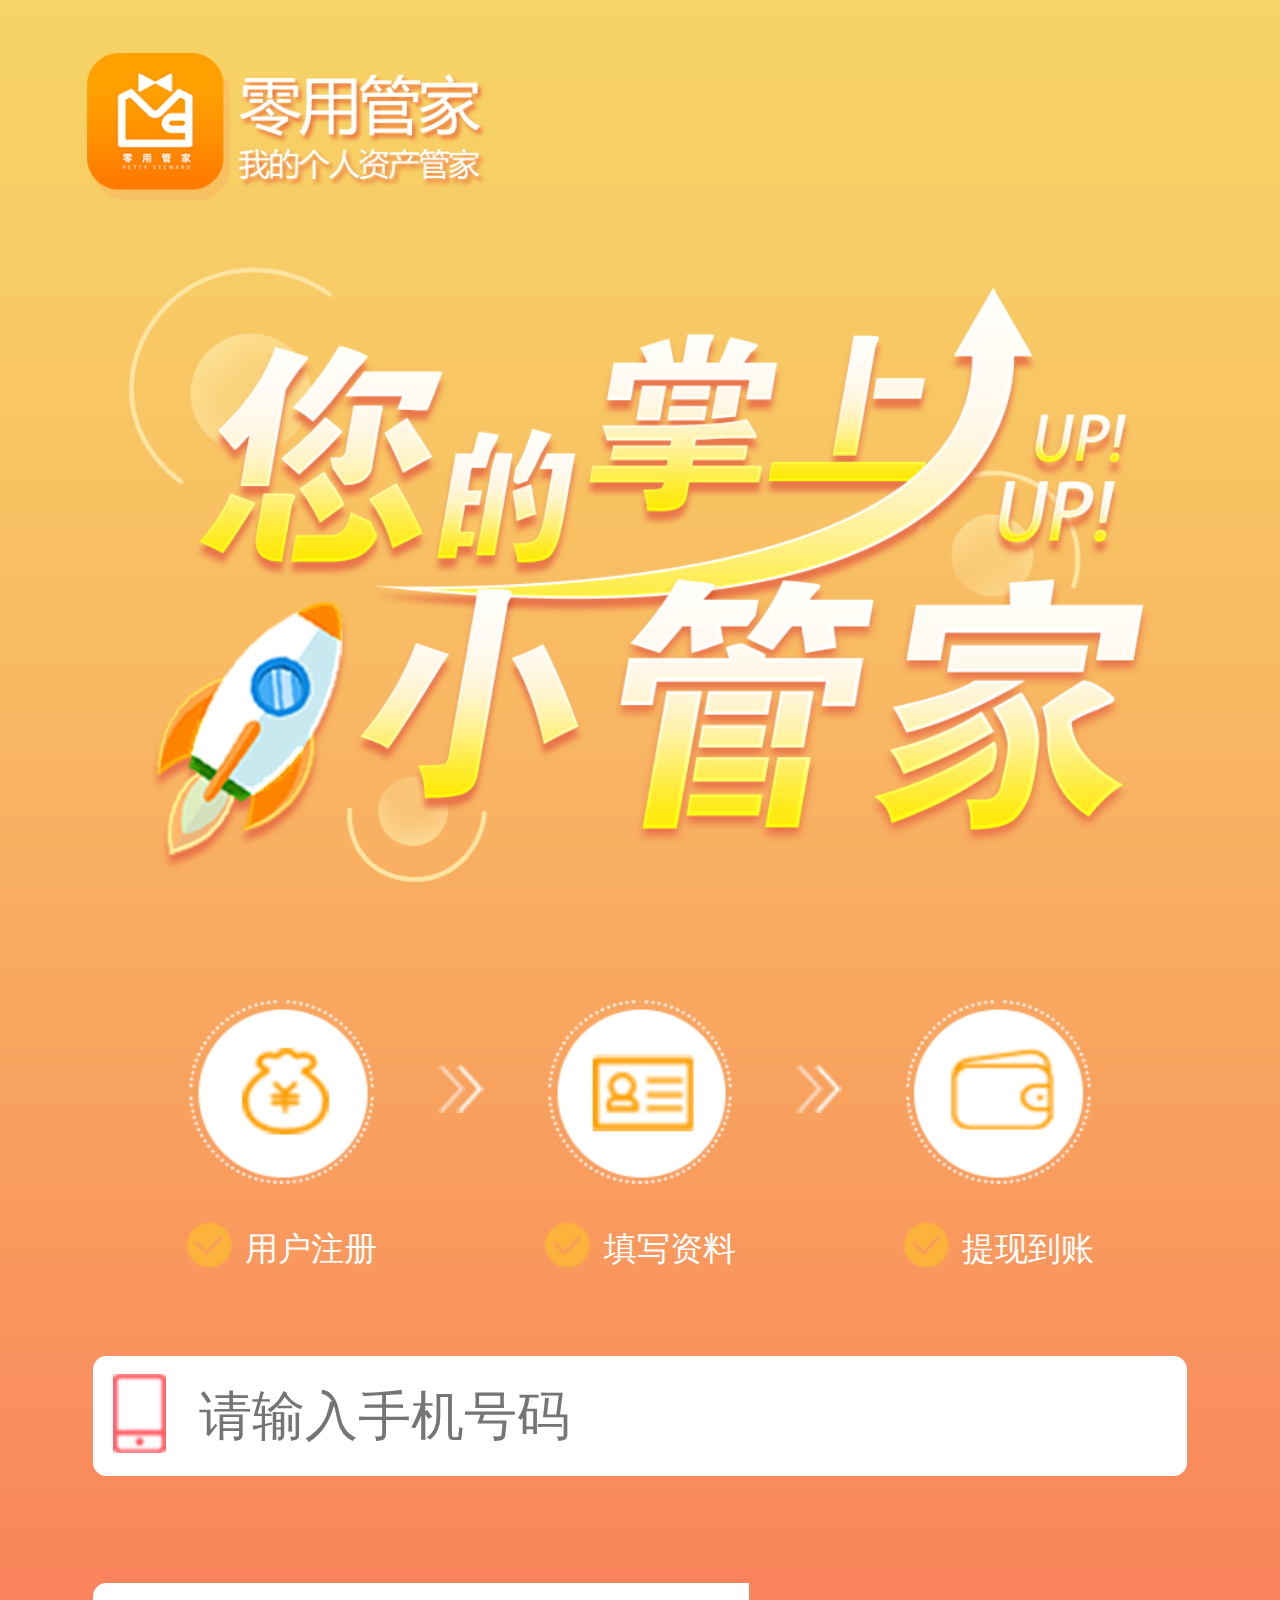
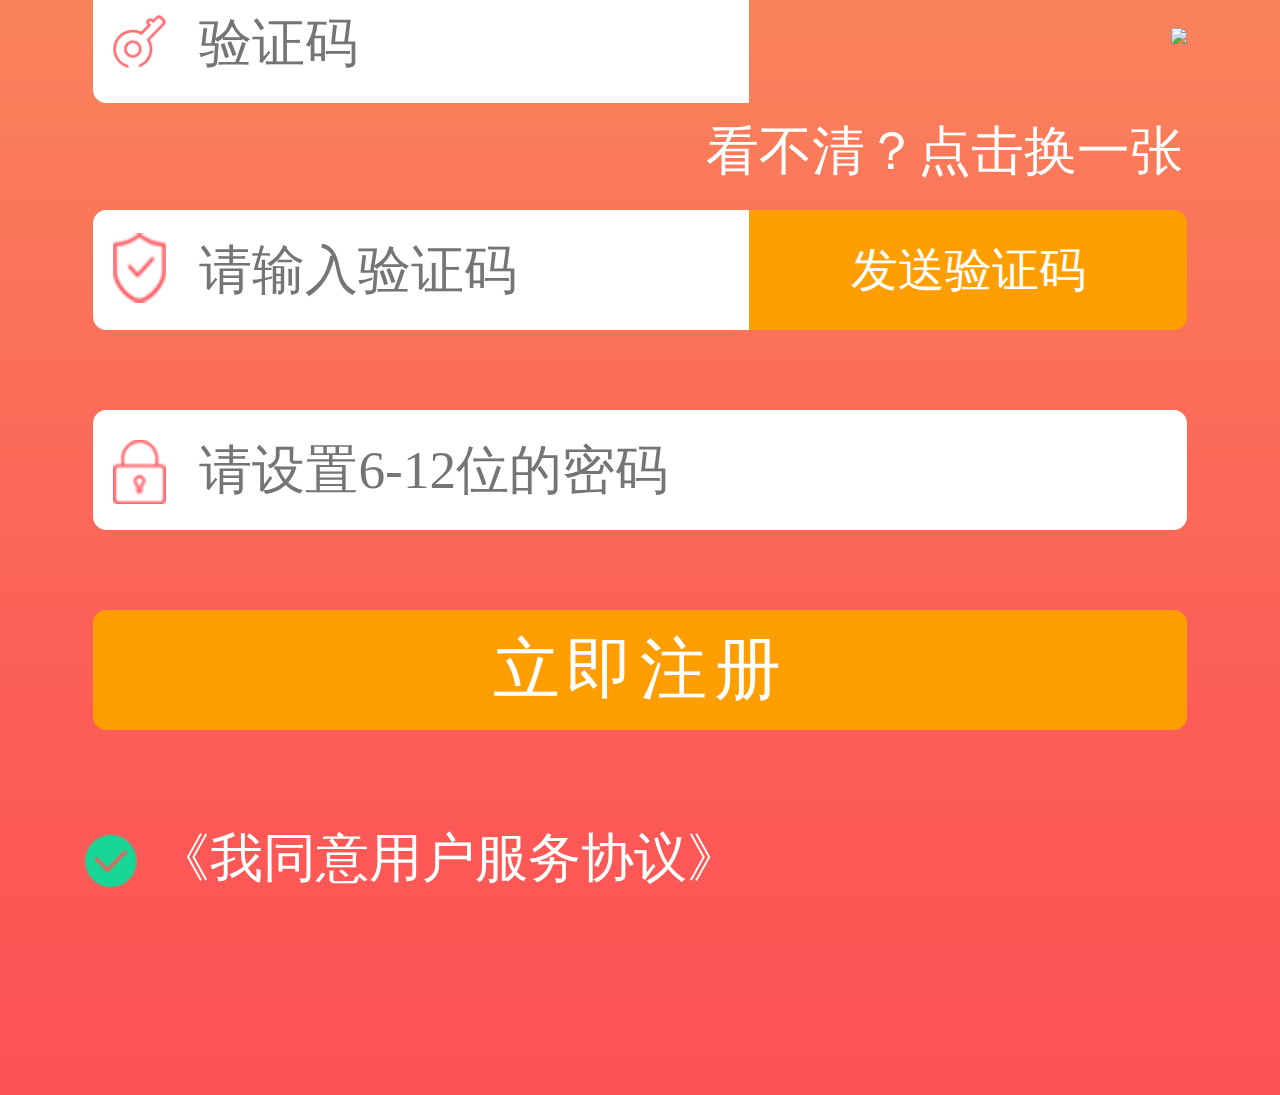
==== index.html @ 33fc238e "零用管家注册，在微信打开打开时，提示去浏览器打开" ====
<!DOCTYPE html>
<html>
	<head>
		<meta charset="utf-8" />
		<meta name="viewport" content="width=device-width,initial-scale=1,minimum-scale=1,maximum-scale=1,user-scalable=no" />
		 <meta itemprop="name" content="零用管家是一个专业的现金贷导流平台"/>
		 <meta name="description" itemprop="description" content="零用管家，申请简单，快速到账。您的信用可以换钱，快来试试吧"/>
		<title>零用管家</title>
		<link rel="shortcut icon" type="img/x-icon" href="img/fav.ico"/>
		<link rel="stylesheet" href="css/basic.css" />
		<link rel="stylesheet" href="css/style.css" />
		<style>
			 a {
                text-decoration: none;
            }
			 .weixin-tip {
                display: none;
                position: fixed;
                left: 0;
                top: 0;
                bottom: 0;
                background: rgba(0, 0, 0, 0.8);
                filter: alpha(opacity=80);
                height: 100%;
                width: 100%;
                z-index: 100;
            }
            
            .weixin-tip p {
                text-align: center;
                margin-top: 10%;
                padding: 0 5%;
            }
             .weixin-tip  img{
                max-width: 100%;
                height: auto;
            }
		</style>
	</head>
	<body>
		<div id="wrap">
			<h1 class="logo">
				<img src="img/logo.png"/>
			</h1>
			<div class="content">
				<div class="banner">
					<img src="img/banner.png"/>
				</div>
				<!--注册步骤 start-->
				<div class="step">
					<ul class="clearfix">
						<li class="regisiter">
							<div class="aa"><img src="img/regisiter.png"/></div>
							<div>
								<img src="img/corect.png" class="corect" style="width:15%;vertical-align: middle;"/><span class="user_regit">用户注册</span>
							</div>
						</li>
						<li class="arrow">
							<img src="img/arrow.png"/>
						</li>
						<li class="corect">
							<div class="aa"><img src="img/data.png"/></div>
							<div>
								<img src="img/corect.png" class="corect" style="width:15%;vertical-align: middle;"/><span class="user_regit">填写资料</span>
							</div>
						</li>
						<li class="arrow">
							<img src="img/arrow.png"/>
						</li>
						<li class="withDraw">
							<div class="aa"><img src="img/withDraw.png"/></div>
							<div>
								<img src="img/corect.png" class="corect" style="width:15%;vertical-align: middle;"/><span class="user_regit">提现到账</span>
							</div>
						</li>
					</ul>
				</div>
				<!--注册步骤 end-->
				<!--信息填写-->
				<div class="login">
					<!--提示错误信息-->
					<p id="cont"></p>
					<div class="input_tel">
						<img src="img/tel.png" class="tel"/>
						<input type="text" placeholder="请输入手机号码" id="user_tel"/>
					</div>
					<div class="input_identify">
					    <img src="img/identify1.png" class="identify"/>
						<input type="text" placeholder="验证码" class="code" id="inputCode"/>
						<div class="numCode" id="checkCode"><img id="imgCap" onclick="createCode()"/></div>
					</div>
					<input type="hidden" name="" id="hide" value="" />
					<span class="changeCode" onclick="createCode()">看不清？点击换一张</span>
					<div class="input_identify">
					    <img src="img/identify.png" class="identify identify1"/>
						<input type="text" placeholder="请输入验证码" class="code" id="code" />
						<input type="button" name="" role="button" id="sendcode" value="发送验证码" />
					</div>
					<div class="input_password">
					    <img src="img/password.png" class="pwd"/>
						<input type="password" placeholder="请设置6-12位的密码" id="pwd"/>
					</div>
					<div class="regt">
						<input type="button" value="立即注册" id="btn"/>
					</div>
					<div class="deal">
						<p><img src="img/agree.png" alt=""  class="" /><span class="agreeDeal">《我同意用户服务协议》</span></p>
					</div>
				</div>
			</div>
		</div>
		<div class="weixin-tip">
            <p>
                <img src="img/live_weixin.png" alt="微信打开">
            </p>
        </div>
		<script src="js/basce.js"></script>
		<script src="js/jquery.min.js"></script>
		<script src="js/md5.js"></script>
		<script src="js/index.js"></script>
	</body>
</html>
---- css/basic.css ----
@charset "utf-8";
/* CSS Document */

/**Part1：Reset***********/
														
body, div, dl, dt, dd, ul, ol, li, h1, h2, h3, h4, h5, h6, pre, code, form, fieldset, legend, input, button, textarea, p, blockquote, th, td, a, span, img 
																	{ margin:0; padding:0; word-break:break-all;}
fieldset, img														{ border:0;}
:focus																{ outline:none;}
address, caption, cite, code, dfn, strong, th, var, optgroup	    { font-style:normal; font-weight:normal;}
h1, h2, h3, h4, h5, h6												{ font-size:100%; font-weight:normal;}
input, button, textarea, select, optgroup, option					{ font-family:inherit; font-size:inherit; font-style:inherit; font-weight:inherit;}
abbr, acronym														{ border:0px; font-variant:normal;}
code, kbd, samp, tt													{ font-size:100%;}
input, button, textarea, select										{ *font-size:100%;border:0;}
ol, ul																{ list-style:none;}
li																	{ vertical-align:bottom;}
table																{ border-collapse:collapse; border-spacing:0; text-align:left;}
caption, th															{ text-align:left;}
sup, sub															{ font-size:100%; vertical-align:baseline;}
ins																	{ text-decoration:none;}
:link, :visited														{ text-decoration:none;}
blockquote, q														{ quotes:none;}
blockquote:before, blockquote:after, q:before, q:after				{ content:""; content:none;}
img																	{ border:0 none;} 
a,img																{ outline:none;}
mark,time                                     						{ background:none; display:inline; font-family:Tahoma,Geneva,sans-serif;}
.clearfix:after                               						{ clear:both; content:"."; display:block; height:0; visibility:hidden;}
.clearfix                                     						{ display:inline-block;}
* html .clearfix                              						{ height:1%;}
.clearfix                                     						{ display:block;}
a                                             						{ cursor:pointer; outline:none; text-decoration:none; /* transition:all 0.3s ease 0s; */}
a:hover                                       						{ text-decoration:none;}
a:focus                                       						{ outline:none; -moz-outline:none;}
.fl                                           						{ float:left;}
.fr                                           						{ float:right;}
.hc                                           						{ clear:both; font-size:0; height:0; line-height:0; overflow:hidden;}
.hide																{ display:none;}
i,em                                                                { font-style:normal;}
.w1130{ width:1130px; margin:0 auto;}
a{ -webkit-tap-highlight-color:rgba(255,0,0,0);}
---- css/style.css ----
body{
	box-sizing: border-box;
	margin:0;
	padding:0;
	width:100%;
	background:url(../img/bg1.png) no-repeat;
	background-size: 100% 100%;
	/*background-repeat-y: repeat;*/
}
#wrap{
	position: relative;
	width:100%;
	z-index: 1;
	height:100%;
}
.logo{
	width: 6rem;
    height: 2.5rem;
    position: absolute;
    left: 1.3rem;
    top: 0.8rem;
    z-index: 2;
}
.logo img{
	width:100%;
}
.content{
	width:100%;
	padding-top:4rem;
	
}
#cont{
	position: absolute;
    font-size: 0.8rem;
    top: -5%;
    left: 31%;
    z-index: 1000;
    display: none;
   	background:rgba(0,0,0,0.8);
   	padding:0.5rem;
   	color:#fff;
   	border-radius: 0.2rem;
}
.changeCode{
	color:#fff;
	font-size: 0.8rem;
	margin-top:-1rem;
	margin-right:0.5rem;
	float:right;
}
.banner{
	width:80%;
	margin:0 auto;
	height:10rem;
	/*background: url(../img/banner.png) no-repeat;
	background-size: cover;
	height:9rem;*/
}
.banner img{
	width:100%;
}
.step{
	width:80%;
	margin:1rem auto;
}
.step ul{
	text-align: center;
}
.step ul li{
	float:left;
	margin:0;
	padding:0;
}
.regisiter, .corect, .withDraw {
    width: 30%;
}
.regisiter img, .corect img, .withDraw img {
    width: 60%;
}
.user_regit {
    font-size: 0.5rem;
    color: #fff;
    margin-left: 0.2rem;
}
.step ul li.arrow {
    padding-top: 0.8rem;
    width: 5%;
}
.arrow img {
    width: 90%;
}
.login{
	width:90%;
	margin:1rem auto;
	margin-bottom: 3rem;
	position: relative;
	/*height:8rem;*/
	/*border:1px solid #ccc;*/
}
.input_tel, .input_identify, .input_password {
    width: 95%;
    margin: 1.2rem auto;
    position: relative;
    z-index: 2;
    overflow: hidden;
}
.input_tel .tel {
    position: absolute;
    width: 0.8rem;
    left: 0.3rem;
    top: 15%;
    z-index: 5;
}
.input_tel input, .input_password input, .input_identify input {
    width: 100%;
    font-size: 0.8rem;
    height: 1.8rem;
    text-indent: 2em;
    border-radius: .2rem;
}
.input_identify .identify {
    position: absolute;
    width: 0.8rem;
    left: 0.3rem;
    top: 35%;
    margin-top: -0.15rem;
    z-index: 5;
}
.input_identify .identify1{
	top: 28%;
}
.input_identify input.code {
    width: 60%;
    border-bottom-right-radius: 0;
    border-top-right-radius: 0;
    float: left;
    display: inline-block;
}
.input_identify #sendcode {
    text-indent: 0;
    width: 40%;
    display: inline-block;
    color: #fff;
    font-size: 0.7rem;
    height: 1.8rem;
    line-height: 1.8rem;
    text-align: center;
    background: rgb(255,158,0);
    -webkit-appearance: none;
    position: absolute;
    top: 0;
    border-bottom-right-radius: 0.2rem;
    border-top-right-radius: 0.2rem;
    border-bottom-left-radius: 0;
    border-top-left-radius: 0;
}
.input_identify{
	margin-top:1.6rem;
}
.numCode {
	float:left;
	width:40%;
	height:1.8rem;
    font-family: Arial;
    text-align: right;
    -webkit-appearance: none;
    }
.numCode img{
	width:90%;
	
}

.input_password .pwd {
    position: absolute;
    width: 0.8rem;
    left: 0.3rem;
    top: 18%;
    margin-top: 0.13rem;
    z-index: 5;
}
.regt {
    width: 95%;
    margin: 0 auto;
}
.regt input {
    color: #fff;
    width: 100%;
    font-size: 1rem;
    height: 1.8rem;
    line-height: 1.8rem;
    text-align: center;
    border-radius: .2rem;
    letter-spacing: 0.1rem;
    background: rgb(255,158,0);
    -webkit-appearance: none;
}
.deal {
	margin-top:1rem;
    width: 95%;
    padding-top: 0.3rem;
    padding-left: 0.3rem;
}
.deal p img {
    width: 0.8rem;
    height: 0.8rem;
    margin-right: 0.3rem;
    vertical-align: middle;
}
.agreeDeal {
    color: #fff;
    font-size: 0.8rem;
}
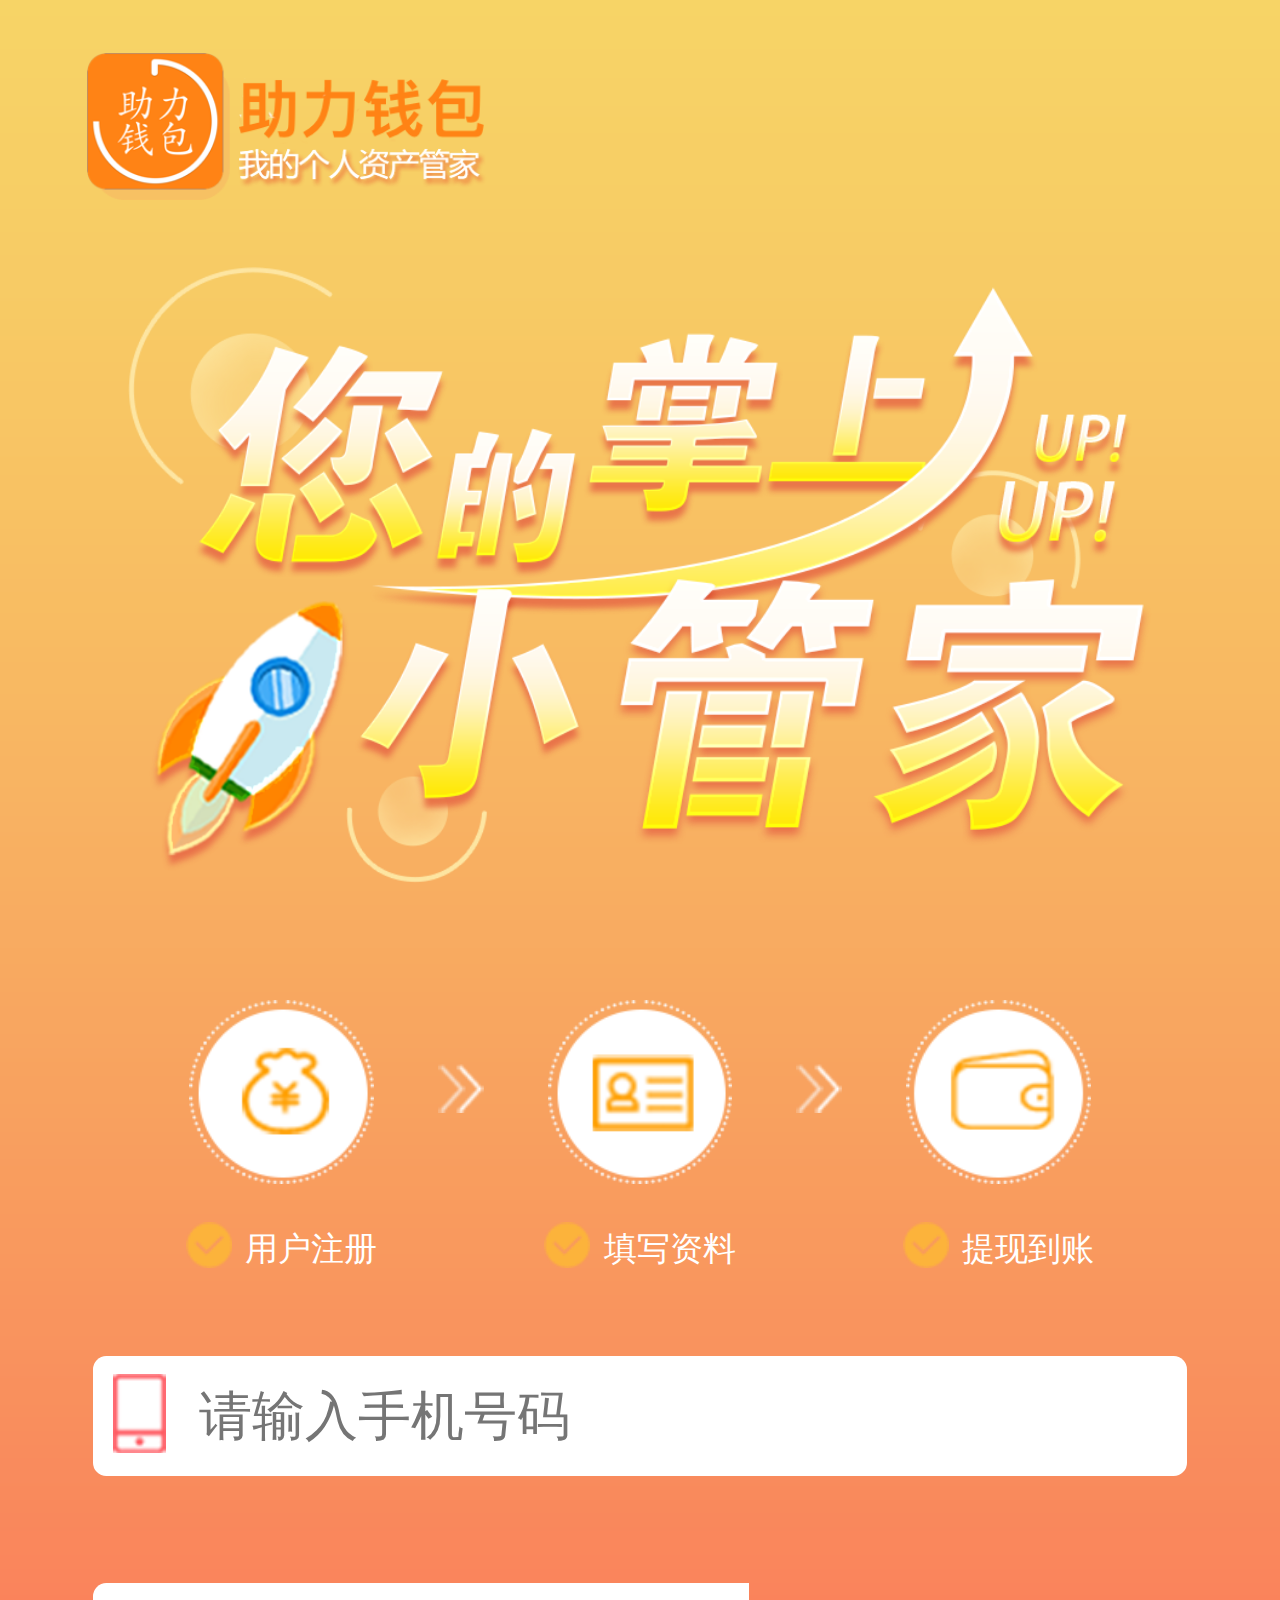
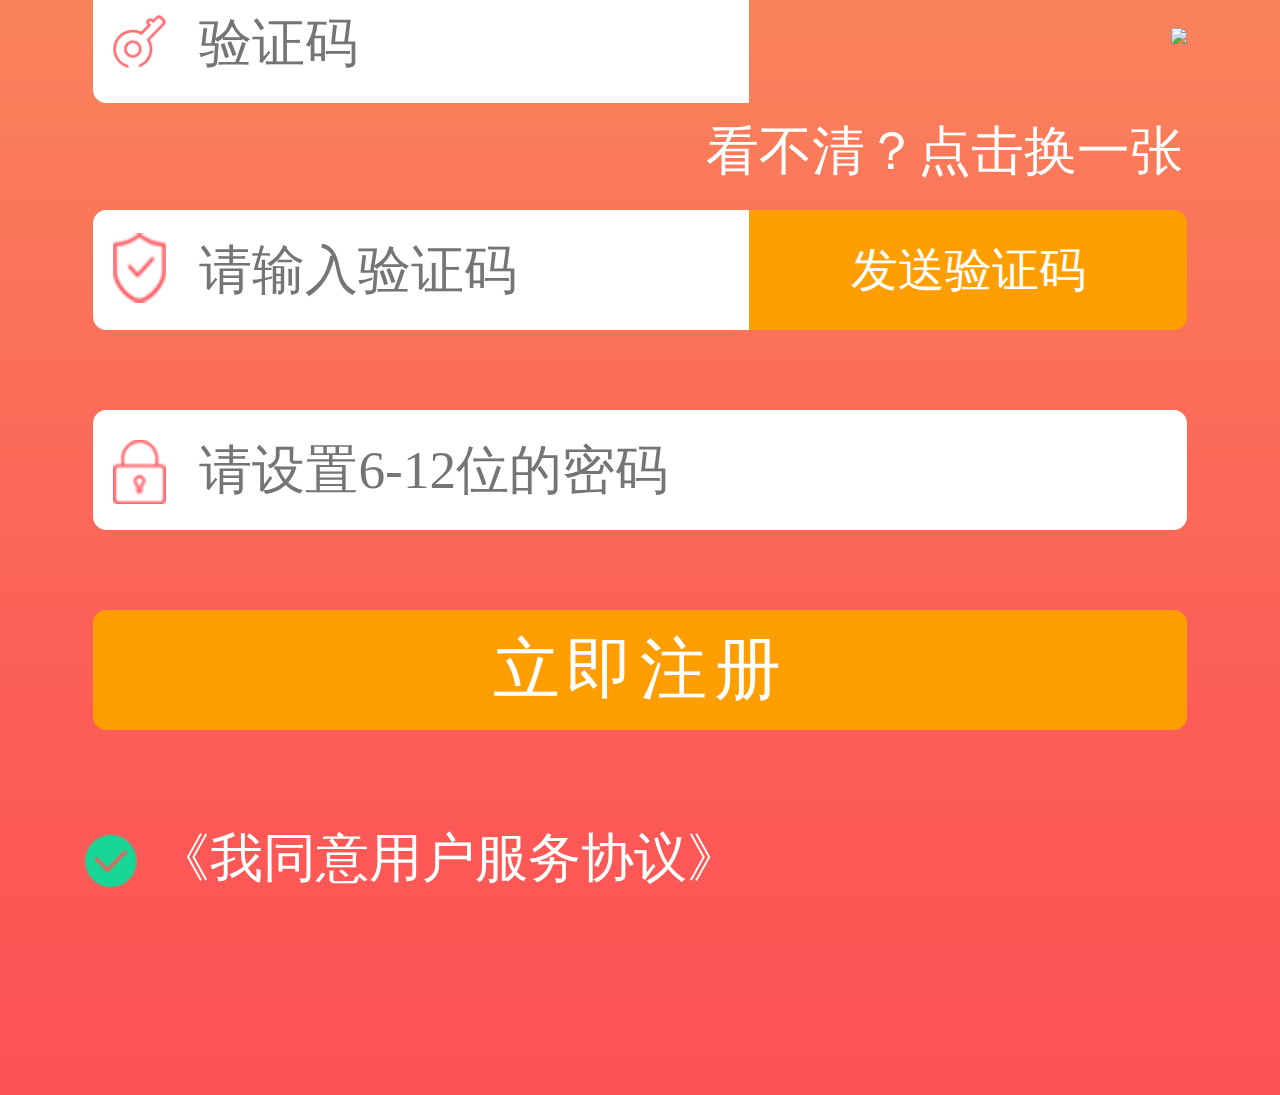
==== commit c3dca3f2: "feat("如果是新用户,注册之后跳转到导流页面，如果是老用户，点击发送验证码，就跳转到导流页面")" ====
--- a/index.html
+++ b/index.html
@@ -3,9 +3,9 @@
 	<head>
 		<meta charset="utf-8" />
 		<meta name="viewport" content="width=device-width,initial-scale=1,minimum-scale=1,maximum-scale=1,user-scalable=no" />
-		 <meta itemprop="name" content="零用管家是一个专业的现金贷导流平台"/>
-		 <meta name="description" itemprop="description" content="零用管家，申请简单，快速到账。您的信用可以换钱，快来试试吧"/>
-		<title>零用管家</title>
+		 <meta itemprop="name" content="助力钱包是一个专业的现金贷导流平台"/>
+		 <meta name="description" itemprop="description" content="助力钱包，申请简单，快速到账。您的信用可以换钱，快来试试吧"/>
+		<title>助力钱包</title>
 		<link rel="shortcut icon" type="img/x-icon" href="img/fav.ico"/>
 		<link rel="stylesheet" href="css/basic.css" />
 		<link rel="stylesheet" href="css/style.css" />
@@ -40,7 +40,7 @@
 	<body>
 		<div id="wrap">
 			<h1 class="logo">
-				<img src="img/logo.png"/>
+				<img src="img/zl-logo.png"/>
 			</h1>
 			<div class="content">
 				<div class="banner">
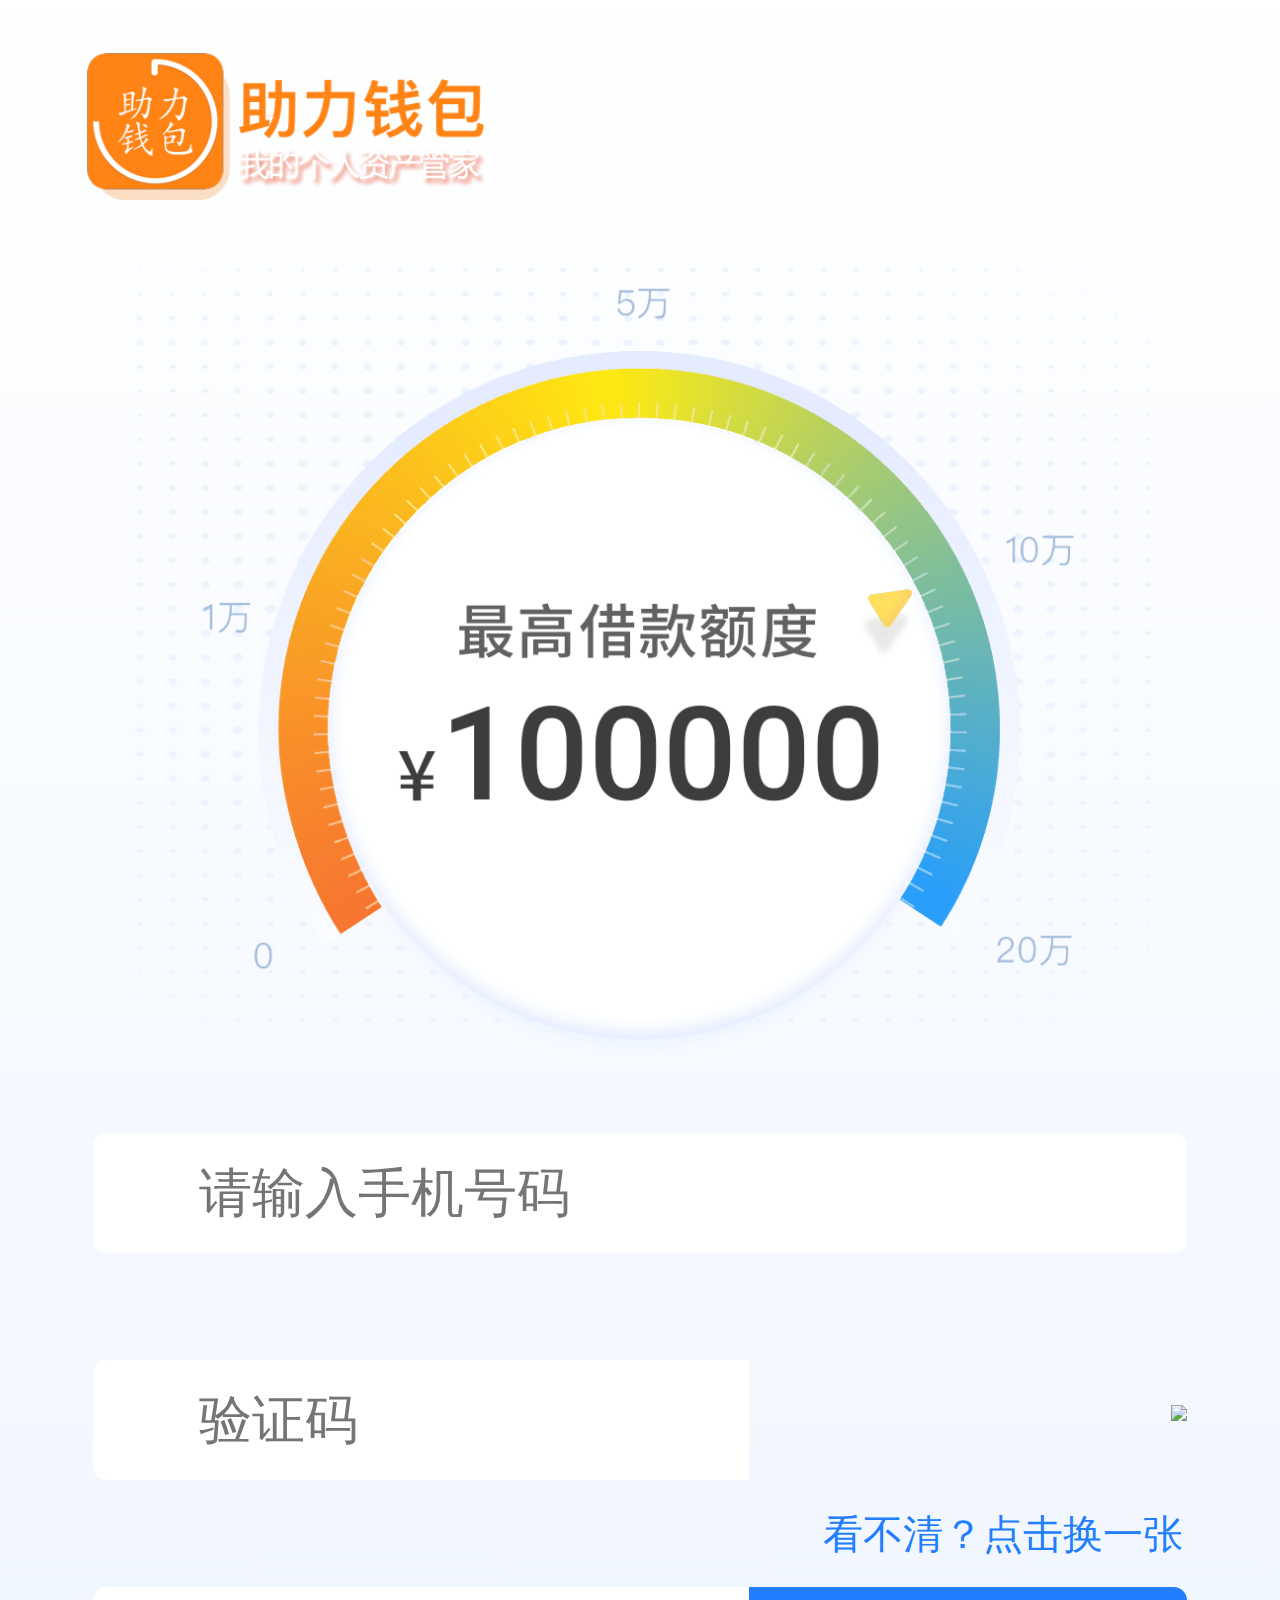
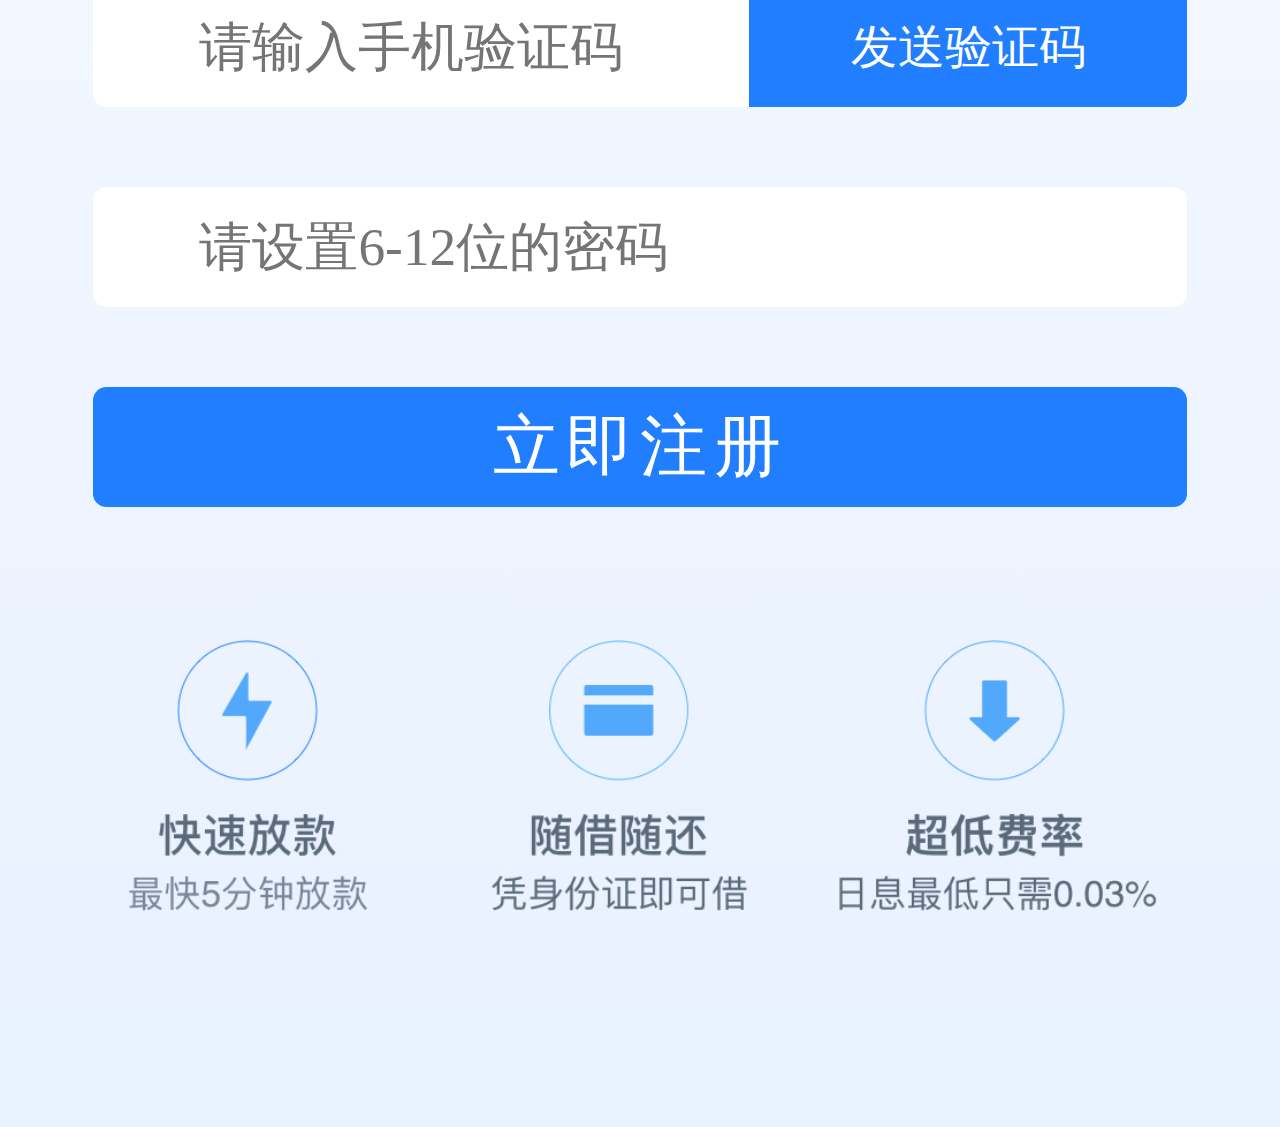
==== commit 45a540ce: "修改banner和背景图，ios用户输入图形验证码时，提示用户使用英文输入法" ====
--- a/index.html
+++ b/index.html
@@ -9,6 +9,7 @@
 		<link rel="shortcut icon" type="img/x-icon" href="img/fav.ico"/>
 		<link rel="stylesheet" href="css/basic.css" />
 		<link rel="stylesheet" href="css/style.css" />
+		<link rel="stylesheet" href="http://at.alicdn.com/t/font_526177_wrfz5ui83pfzuxr.css" />
 		<style>
 			 a {
                 text-decoration: none;
@@ -44,10 +45,10 @@
 			</h1>
 			<div class="content">
 				<div class="banner">
-					<img src="img/banner.png"/>
+					<img src="img/banner3.png"/>
 				</div>
 				<!--注册步骤 start-->
-				<div class="step">
+				<!--<div class="step">
 					<ul class="clearfix">
 						<li class="regisiter">
 							<div class="aa"><img src="img/regisiter.png"/></div>
@@ -74,38 +75,48 @@
 							</div>
 						</li>
 					</ul>
+				</div>-->
+				<!--注册步骤 end-->
+				<div class="">
+					
 				</div>
-				<!--注册步骤 end-->
 				<!--信息填写-->
 				<div class="login">
 					<!--提示错误信息-->
 					<p id="cont"></p>
 					<div class="input_tel">
-						<img src="img/tel.png" class="tel"/>
+						<!--<img src="img/tel.png" class="icon iconfont icon-msnui-tel tel"/>-->
+						<span class="icon iconfont icon-msnui-tel tel"></span>
 						<input type="text" placeholder="请输入手机号码" id="user_tel"/>
 					</div>
 					<div class="input_identify">
-					    <img src="img/identify1.png" class="identify"/>
+					    <!--<img src="img/identify1.png" class="identify"/>-->
+					    <span class="icon iconfont icon-yuechi identify"></span>
 						<input type="text" placeholder="验证码" class="code" id="inputCode"/>
 						<div class="numCode" id="checkCode"><img id="imgCap" onclick="createCode()"/></div>
 					</div>
 					<input type="hidden" name="" id="hide" value="" />
 					<span class="changeCode" onclick="createCode()">看不清？点击换一张</span>
 					<div class="input_identify">
-					    <img src="img/identify.png" class="identify identify1"/>
-						<input type="text" placeholder="请输入验证码" class="code" id="code" />
+					    <!--<img src="img/identify.png" class="identify identify1"/>-->
+					    <span class="icon iconfont icon-anquan identify identify1"></span>
+						<input type="text" placeholder="请输入手机验证码" class="code" id="code" />
 						<input type="button" name="" role="button" id="sendcode" value="发送验证码" />
 					</div>
 					<div class="input_password">
-					    <img src="img/password.png" class="pwd"/>
+					    <!--<img src="img/password.png" class="pwd"/>-->
+					    <span class="icon iconfont pwd icon-iconset0114"></span>
 						<input type="password" placeholder="请设置6-12位的密码" id="pwd"/>
 					</div>
 					<div class="regt">
 						<input type="button" value="立即注册" id="btn"/>
 					</div>
-					<div class="deal">
+					<div class="func">
+						<img src="img/func.png" alt="" />
+					</div>
+					<!--<div class="deal">
 						<p><img src="img/agree.png" alt=""  class="" /><span class="agreeDeal">《我同意用户服务协议》</span></p>
-					</div>
+					</div>-->
 				</div>
 			</div>
 		</div>
--- a/css/style.css
+++ b/css/style.css
@@ -3,9 +3,10 @@
 	margin:0;
 	padding:0;
 	width:100%;
-	background:url(../img/bg1.png) no-repeat;
-	background-size: 100% 100%;
-	/*background-repeat-y: repeat;*/
+	/*background:url(../img/bg1.png) no-repeat;*/
+	background:linear-gradient(to top, #E8F1FF, #fff);
+	/*height: auto;*/
+	/*background-size: 100% 100%;*/
 }
 #wrap{
 	position: relative;
@@ -42,9 +43,9 @@
    	border-radius: 0.2rem;
 }
 .changeCode{
-	color:#fff;
-	font-size: 0.8rem;
-	margin-top:-1rem;
+	color:#207EFF;
+	font-size: 0.6rem;
+	margin-top:-0.8rem;
 	margin-right:0.5rem;
 	float:right;
 }
@@ -91,7 +92,7 @@
 }
 .login{
 	width:90%;
-	margin:1rem auto;
+	margin:3rem auto;
 	margin-bottom: 3rem;
 	position: relative;
 	/*height:8rem;*/
@@ -106,7 +107,9 @@
 }
 .input_tel .tel {
     position: absolute;
-    width: 0.8rem;
+    /*width: 0.8rem;*/
+   	font-size: 1.2rem;
+   	color:#207EFF ;
     left: 0.3rem;
     top: 15%;
     z-index: 5;
@@ -125,6 +128,8 @@
     top: 35%;
     margin-top: -0.15rem;
     z-index: 5;
+    color: #207eff;
+    font-size: 1rem;
 }
 .input_identify .identify1{
 	top: 28%;
@@ -145,7 +150,8 @@
     height: 1.8rem;
     line-height: 1.8rem;
     text-align: center;
-    background: rgb(255,158,0);
+    /*background: rgb(255,158,0);*/
+  	background: #207EFF;
     -webkit-appearance: none;
     position: absolute;
     top: 0;
@@ -174,9 +180,11 @@
     position: absolute;
     width: 0.8rem;
     left: 0.3rem;
-    top: 18%;
+    top: 17%;
     margin-top: 0.13rem;
     z-index: 5;
+    color: #207eff;
+    font-size: 1rem;
 }
 .regt {
     width: 95%;
@@ -191,7 +199,7 @@
     text-align: center;
     border-radius: .2rem;
     letter-spacing: 0.1rem;
-    background: rgb(255,158,0);
+    background: #207EFf;
     -webkit-appearance: none;
 }
 .deal {
@@ -209,4 +217,11 @@
 .agreeDeal {
     color: #fff;
     font-size: 0.8rem;
-}+}
+.func{
+	width: 90%;
+	margin: 2rem auto;
+}
+.func img{
+	width: 100%;
+}
